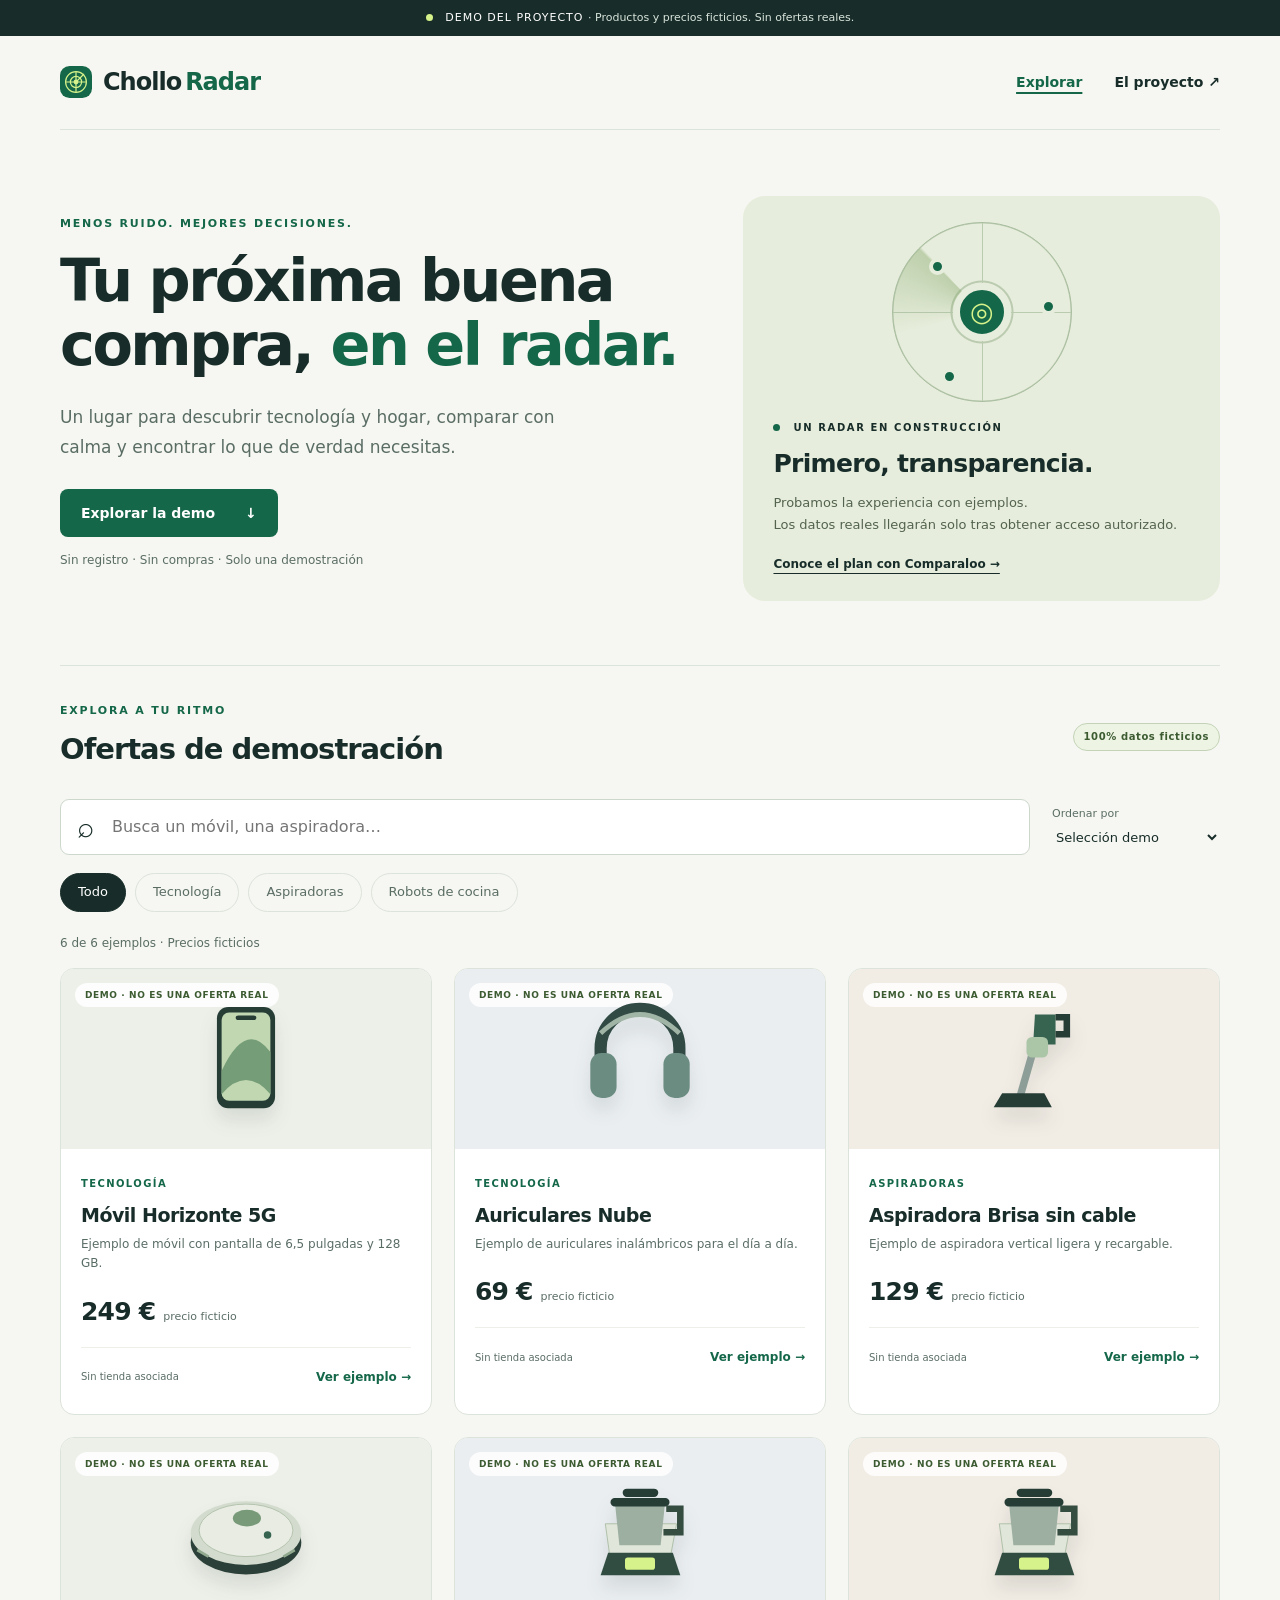
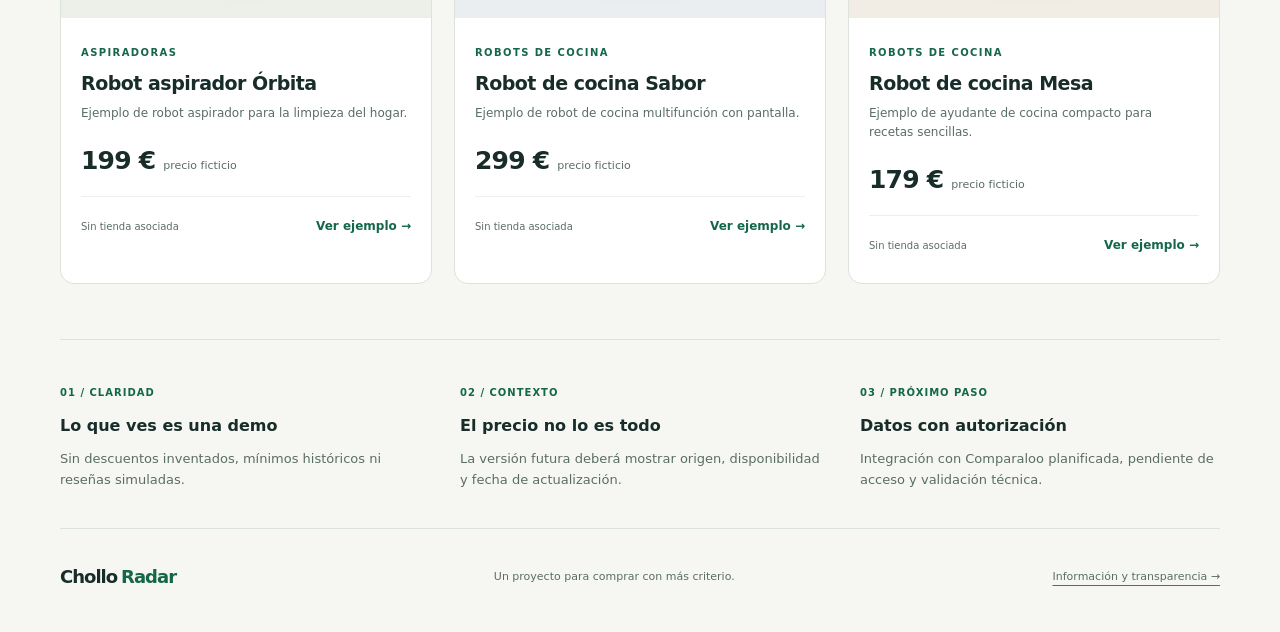
==== index.html @ 659cf6e7 "Build responsive CholloRadar demo with search, filters and transparent integration plan" ====
<!doctype html>
<html lang="es"><head><meta charset="utf-8"><meta name="viewport" content="width=device-width,initial-scale=1"><meta name="description" content="CholloRadar: prototipo para explorar ofertas de tecnología y hogar. Todos los productos y precios son ficticios."><title>CholloRadar · Encuentra tu próxima buena compra</title><link rel="icon" href="assets/radar.svg" type="image/svg+xml"><link rel="stylesheet" href="styles.css"><script src="app.js" defer></script></head>
<body><a class="skip" href="#contenido">Saltar al contenido</a><div class="demo-bar"><span class="dot"></span> DEMO DEL PROYECTO <span>· Productos y precios ficticios. Sin ofertas reales.</span></div>
<header class="wrap"><a class="brand" href="index.html"><img src="assets/radar.svg" width="32" height="32" alt="">Chollo<span>Radar</span></a><nav aria-label="Principal"><a href="index.html" aria-current="page">Explorar</a><a href="proyecto.html">El proyecto <span aria-hidden="true">↗</span></a></nav></header>
<main id="contenido"><section class="hero wrap"><div><p class="eyebrow">MENOS RUIDO. MEJORES DECISIONES.</p><h1>Tu próxima buena<br>compra, <em>en el radar.</em></h1><p class="lead">Un lugar para descubrir tecnología y hogar, comparar con calma y encontrar lo que de verdad necesitas.</p><a class="primary" href="#explorar">Explorar la demo <span aria-hidden="true">↓</span></a><p class="micro">Sin registro · Sin compras · Solo una demostración</p></div><aside class="radar-panel" aria-label="Estado del proyecto"><div class="radar-art" aria-hidden="true"><i></i><b>◎</b><span class="blip b1"></span><span class="blip b2"></span><span class="blip b3"></span></div><div class="radar-caption"><span class="dot"></span> UN RADAR EN CONSTRUCCIÓN</div><h2>Primero, transparencia.</h2><p>Probamos la experiencia con ejemplos.<br>Los datos reales llegarán solo tras obtener acceso autorizado.</p><a href="proyecto.html#comparaloo">Conoce el plan con Comparaloo →</a></aside></section>
<section class="catalog wrap" id="explorar" aria-labelledby="catalog-title"><div class="section-head"><div><p class="eyebrow">EXPLORA A TU RITMO</p><h2 id="catalog-title">Ofertas de demostración</h2></div><span class="pill">100% datos ficticios</span></div>
<div class="toolbar"><label class="search"><span aria-hidden="true">⌕</span><span class="sr-only">Buscar productos</span><input id="search" type="search" placeholder="Busca un móvil, una aspiradora…" autocomplete="off"></label><label class="sort">Ordenar por<select id="sort"><option value="featured">Selección demo</option><option value="price-asc">Precio: menor a mayor</option><option value="price-desc">Precio: mayor a menor</option></select></label></div>
<div class="filters" role="group" aria-label="Filtrar por categoría"><button type="button" data-category="all" aria-pressed="true">Todo</button><button type="button" data-category="tecnologia" aria-pressed="false">Tecnología</button><button type="button" data-category="aspiradoras" aria-pressed="false">Aspiradoras</button><button type="button" data-category="cocina" aria-pressed="false">Robots de cocina</button></div>
<p id="results" class="result-count" role="status" aria-live="polite">Cargando ejemplos…</p><div id="cards" class="grid"></div><div id="empty" class="empty" hidden><h3>No hay ejemplos que coincidan</h3><p>Prueba otra búsqueda o vuelve a ver todas las categorías.</p><button id="reset" class="primary" type="button">Restablecer filtros</button></div><noscript><p>Activa JavaScript para buscar y filtrar los ejemplos. Puedes leer <a href="proyecto.html">la información del proyecto</a> sin JavaScript.</p></noscript>
</section><section class="wrap trust"><div><span>01 / CLARIDAD</span><h3>Lo que ves es una demo</h3><p>Sin descuentos inventados, mínimos históricos ni reseñas simuladas.</p></div><div><span>02 / CONTEXTO</span><h3>El precio no lo es todo</h3><p>La versión futura deberá mostrar origen, disponibilidad y fecha de actualización.</p></div><div><span>03 / PRÓXIMO PASO</span><h3>Datos con autorización</h3><p>Integración con Comparaloo planificada, pendiente de acceso y validación técnica.</p></div></section></main>
<footer class="wrap"><a class="brand" href="index.html">Chollo<span>Radar</span></a><p>Un proyecto para comprar con más criterio.</p><a href="proyecto.html">Información y transparencia →</a></footer>
<dialog id="detail" aria-labelledby="detail-title"><form method="dialog"><button class="close" aria-label="Cerrar detalle">×</button></form><span class="pill">EJEMPLO FICTICIO</span><h2 id="detail-title"></h2><p id="detail-description"></p><p id="detail-price" class="price"></p><div class="notice">Este producto no está a la venta. El precio es inventado para probar la interfaz. No hay tienda, stock verificado ni histórico de precios.</div><a href="proyecto.html#comparaloo">Cómo se incorporarán datos reales →</a></dialog></body></html>
---- styles.css ----
:root{--ink:#182d29;--muted:#5a6d65;--green:#146749;--lime:#d6f28a;--paper:#f6f7f2;--line:#dce3da}*{box-sizing:border-box}html{scroll-behavior:smooth;scroll-padding-top:24px}body{margin:0;color:var(--ink);background:var(--paper);font:16px/1.6 system-ui,-apple-system,BlinkMacSystemFont,"Segoe UI",sans-serif}a{color:inherit;text-underline-offset:5px}button,input,select{font:inherit}button,a,input,select{touch-action:manipulation}button{cursor:pointer}button:focus-visible,a:focus-visible,input:focus-visible,select:focus-visible{outline:3px solid #347bca;outline-offset:4px}.wrap{width:min(1160px,calc(100% - 64px));margin:auto}.demo-bar{padding:9px 20px;text-align:center;font-size:11px;letter-spacing:1px;background:var(--ink);color:#fff}.demo-bar>span:last-child{letter-spacing:0;color:#d9e4dc}.dot{display:inline-block;width:7px;height:7px;border-radius:50%;background:var(--lime);margin-right:8px}header{display:flex;align-items:center;justify-content:space-between;min-height:94px;border-bottom:1px solid var(--line)}.brand{display:flex;align-items:center;gap:4px;font-size:24px;font-weight:800;text-decoration:none;letter-spacing:-1px}.brand img{margin-right:7px}.brand span{color:var(--green)}nav{display:flex;gap:32px;font-size:14px;font-weight:600}nav a{text-decoration:none}nav a[aria-current]{color:var(--green);text-decoration:underline;text-decoration-thickness:2px}.hero{padding:66px 0 64px;display:grid;grid-template-columns:1.3fr 1fr;gap:64px;align-items:center}.eyebrow{font-size:11px;font-weight:750;letter-spacing:1.8px;color:var(--green);margin:0 0 17px}h1{font-size:clamp(38px,4.6vw,62px);line-height:1.09;letter-spacing:-2.5px;margin:0 0 24px;font-weight:750}h1 em{font-style:normal;color:var(--green)}.lead{max-width:530px;color:var(--muted);font-size:17px;line-height:1.8;margin-bottom:26px}.primary{display:inline-flex;align-items:center;gap:30px;background:var(--green);color:white;text-decoration:none;border:0;border-radius:8px;padding:13px 21px;font-weight:600;font-size:14px}.primary:hover{background:#0c5038}.micro{font-size:12px;color:var(--muted);margin-top:14px}.radar-panel{position:relative;background:#e7eddc;border-radius:22px;padding:26px 30px;overflow:hidden}.radar-art{height:180px;width:180px;margin:0 auto 18px;border:1px solid #a9bea0;border-radius:50%;position:relative;background:repeating-radial-gradient(circle,transparent 0 29px,#bbcbb0 30px 31px,transparent 32px 59px)}.radar-art:before,.radar-art:after{content:"";position:absolute;background:#bbcbb0}.radar-art:before{height:1px;width:100%;top:50%}.radar-art:after{width:1px;height:100%;left:50%}.radar-art i{position:absolute;inset:0;border-radius:50%;background:conic-gradient(from 15deg,transparent 0 240deg,#88aa6e70 300deg,transparent 302deg)}.radar-art b{position:absolute;inset:60px;display:grid;place-items:center;background:var(--green);border:7px solid #e7eddc;color:var(--lime);border-radius:50%;font-size:27px;z-index:1}.blip{position:absolute;border:4px solid #e7eddc;background:var(--green);width:17px;height:17px;border-radius:50%}.b1{top:35px;left:36px}.b2{top:75px;right:14px}.b3{bottom:16px;left:48px}.radar-caption{font-size:10px;font-weight:750;letter-spacing:1.6px}.radar-caption .dot{background:var(--green)}.radar-panel h2{font-size:25px;letter-spacing:-.7px;margin:8px 0}.radar-panel p{font-size:13px;color:#53634e;line-height:1.7;margin:0 0 14px}.radar-panel a{font-size:12px;font-weight:700}.catalog{border-top:1px solid var(--line);padding-top:36px}.section-head{display:flex;justify-content:space-between;align-items:center;gap:16px}.section-head h2{font-size:29px;letter-spacing:-1px;margin:0}.section-head .eyebrow{margin-bottom:6px}.pill{display:inline-block;border:1px solid #c4d3b7;background:#edf4e4;color:#3c5b31;border-radius:40px;padding:5px 10px;font-size:10px;letter-spacing:.6px;font-weight:700;white-space:nowrap}.toolbar{display:flex;gap:22px;margin:27px 0 18px;align-items:center}.search{display:flex;align-items:center;gap:12px;background:white;border:1px solid #cdd8cc;border-radius:9px;padding:8px 16px;flex:1}.search>span:first-child{font-size:29px;line-height:1}.search input{border:0;background:transparent;width:100%;padding:6px;color:var(--ink);min-width:0}.sort{font-size:11px;color:var(--muted);display:grid;gap:3px}.sort select{border:0;background:transparent;color:var(--ink);font-size:13px;padding:3px 0;max-width:100%}.filters{display:flex;gap:9px;flex-wrap:wrap}.filters button{border:1px solid var(--line);border-radius:30px;padding:8px 17px;background:transparent;color:var(--muted);font-size:13px}.filters button[aria-pressed=true]{background:var(--ink);border-color:var(--ink);color:white}.result-count{font-size:12px;color:var(--muted);margin:22px 0 15px}.grid{display:grid;grid-template-columns:repeat(3,1fr);gap:22px}.card{background:white;border:1px solid var(--line);border-radius:14px;overflow:hidden;transition:transform .2s,box-shadow .2s}.card:hover{transform:translateY(-3px);box-shadow:0 8px 22px #182d2910}.product-art{height:180px;position:relative;display:grid;place-items:center;background:#edf0e9}.product-art .pill{position:absolute;top:14px;left:14px;background:#ffffffd9;border:0;font-size:9px}.product-art svg{width:150px;height:124px;filter:drop-shadow(0 12px 9px #243b2c1c)}.card:nth-child(3n+2) .product-art{background:#eaeef1}.card:nth-child(3n) .product-art{background:#f1ece4}.card-body{padding:20px}.category{font-size:10px;color:var(--green);text-transform:uppercase;letter-spacing:1.4px;font-weight:700}.card h3{font-size:19px;letter-spacing:-.5px;line-height:1.3;margin:8px 0}.card p{font-size:12px;color:var(--muted);margin:0 0 18px}.price{font-size:25px;font-weight:750;letter-spacing:-.8px}.price small{font-weight:400;letter-spacing:0;font-size:11px;color:var(--muted)}.card-bottom{display:flex;align-items:center;justify-content:space-between;margin-top:15px;padding-top:13px;border-top:1px solid #edf0e8;gap:10px}.card-bottom span{font-size:10px;color:var(--muted)}.card button{border:0;background:none;color:var(--green);font-size:12px;font-weight:700;padding:7px 0}.trust{display:grid;grid-template-columns:repeat(3,1fr);gap:40px;border-top:1px solid var(--line);padding:38px 0;margin-top:55px}.trust span{font-size:10px;letter-spacing:1px;color:var(--green);font-weight:700}.trust h3{font-size:16px;margin:10px 0}.trust p{font-size:13px;color:var(--muted);margin:0}footer{display:flex;justify-content:space-between;align-items:center;gap:25px;border-top:1px solid var(--line);padding:28px 0 35px}footer .brand{font-size:18px}footer p,footer>a:last-child{font-size:11px;color:var(--muted)}dialog{border:1px solid var(--line);border-radius:18px;padding:35px;width:min(520px,calc(100% - 32px));color:var(--ink);box-shadow:0 24px 80px #0003}dialog::backdrop{background:#172b2670}.close{float:right;border:0;background:transparent;font-size:27px;color:var(--ink)}dialog h2{line-height:1.2}dialog>a{font-size:13px}dialog p{color:var(--muted)}.notice{background:#f1f4e9;padding:18px;border-left:3px solid var(--green);font-size:13px;margin:22px 0}.empty{text-align:center;padding:55px 20px;border:1px dashed #bacab6;border-radius:12px}.empty p{color:var(--muted)}[hidden]{display:none!important}.sr-only,.skip:not(:focus){position:absolute;width:1px;height:1px;padding:0;margin:-1px;overflow:hidden;clip:rect(0,0,0,0);white-space:nowrap}.skip:focus{position:fixed;top:10px;left:10px;background:white;z-index:5;padding:10px}.about{max-width:850px;padding:60px 0}.about h1{max-width:730px}.about h2{margin-top:40px;letter-spacing:-.6px}.about p,.about li{color:var(--muted)}.about .lead{max-width:720px}.steps{padding-left:24px}.steps li{padding:8px 0 8px 8px}.about strong{color:var(--ink)}.back{display:inline-block;margin-top:28px;color:var(--green);font-weight:600}@media(max-width:800px){.wrap{width:calc(100% - 40px)}.hero{gap:28px;padding:42px 0;grid-template-columns:1fr 1fr}h1{font-size:42px}.grid{grid-template-columns:repeat(2,1fr)}.radar-panel{padding:24px}.trust{gap:20px}footer{flex-wrap:wrap}footer p{display:none}}@media(max-width:560px){.demo-bar>span:last-child{display:block;font-size:10px}.wrap{width:calc(100% - 32px)}header{min-height:78px}.brand{font-size:21px}.brand img{width:27px;height:27px}nav{gap:18px;font-size:12px}.hero{grid-template-columns:1fr;padding:37px 0;gap:24px}h1{font-size:43px;letter-spacing:-1.8px}.lead{font-size:15px}.radar-panel{padding:23px}.radar-art{float:right;width:115px;height:115px;margin:0 0 10px 12px}.radar-art b{inset:36px;font-size:18px;border-width:4px}.radar-panel h2{font-size:21px}.radar-panel p{font-size:12px}.radar-caption{font-size:8px;letter-spacing:1px}.section-head{align-items:start;flex-direction:column;gap:10px}.section-head h2{font-size:27px}.toolbar{flex-direction:column;align-items:stretch;gap:12px}.sort{display:flex;justify-content:space-between;align-items:center}.grid{grid-template-columns:1fr}.product-art{height:190px}.trust{grid-template-columns:1fr;gap:24px;margin-top:35px}.filters{gap:7px}.filters button{padding:8px 12px;font-size:12px}footer{gap:14px}.about{padding:35px 0}.about h1{font-size:37px}}@media(prefers-reduced-motion:reduce){html{scroll-behavior:auto}.card{transition:none}}
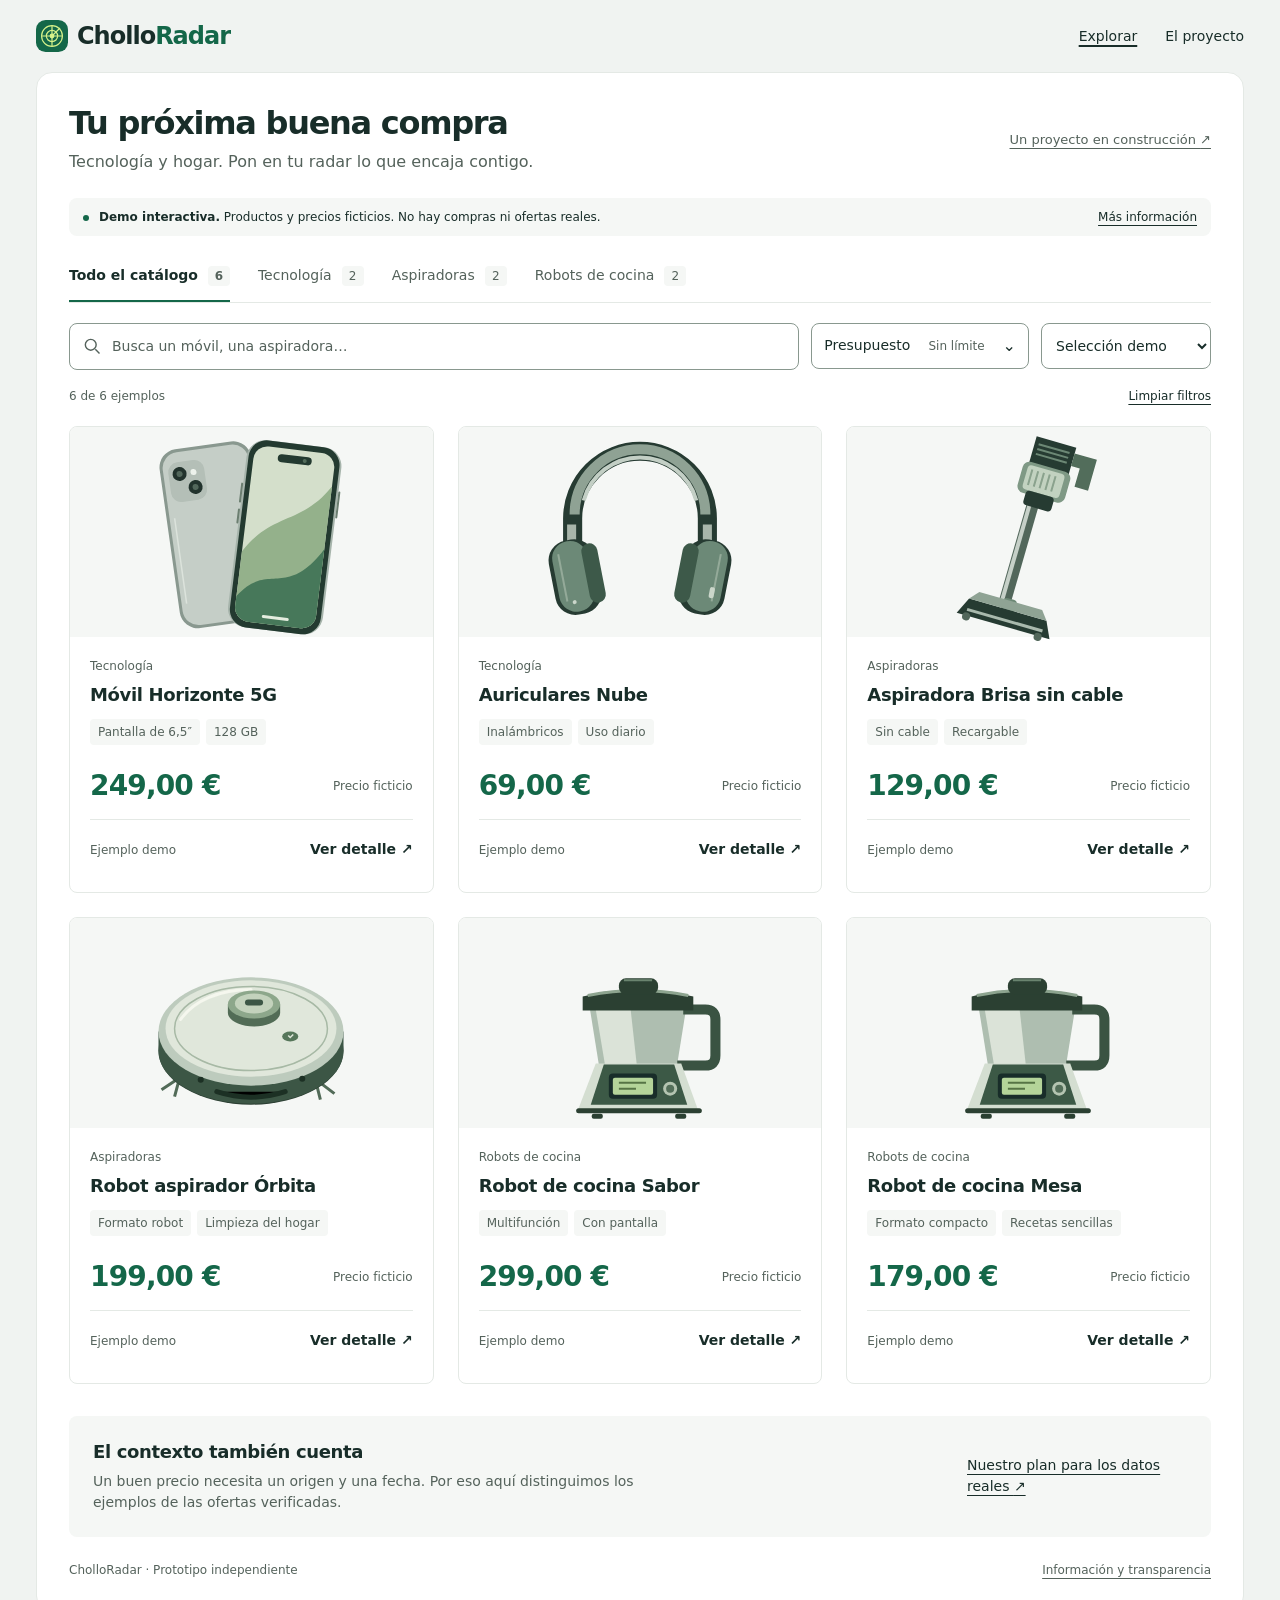
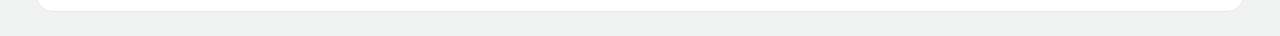
==== commit 38b84af2: "Improve CholloRadar catalogue design, filters and product details" ====
--- a/index.html
+++ b/index.html
@@ -1,12 +1,59 @@
 <!doctype html>
-<html lang="es"><head><meta charset="utf-8"><meta name="viewport" content="width=device-width,initial-scale=1"><meta name="description" content="CholloRadar: prototipo para explorar ofertas de tecnología y hogar. Todos los productos y precios son ficticios."><title>CholloRadar · Encuentra tu próxima buena compra</title><link rel="icon" href="assets/radar.svg" type="image/svg+xml"><link rel="stylesheet" href="styles.css"><script src="app.js" defer></script></head>
-<body><a class="skip" href="#contenido">Saltar al contenido</a><div class="demo-bar"><span class="dot"></span> DEMO DEL PROYECTO <span>· Productos y precios ficticios. Sin ofertas reales.</span></div>
-<header class="wrap"><a class="brand" href="index.html"><img src="assets/radar.svg" width="32" height="32" alt="">Chollo<span>Radar</span></a><nav aria-label="Principal"><a href="index.html" aria-current="page">Explorar</a><a href="proyecto.html">El proyecto <span aria-hidden="true">↗</span></a></nav></header>
-<main id="contenido"><section class="hero wrap"><div><p class="eyebrow">MENOS RUIDO. MEJORES DECISIONES.</p><h1>Tu próxima buena<br>compra, <em>en el radar.</em></h1><p class="lead">Un lugar para descubrir tecnología y hogar, comparar con calma y encontrar lo que de verdad necesitas.</p><a class="primary" href="#explorar">Explorar la demo <span aria-hidden="true">↓</span></a><p class="micro">Sin registro · Sin compras · Solo una demostración</p></div><aside class="radar-panel" aria-label="Estado del proyecto"><div class="radar-art" aria-hidden="true"><i></i><b>◎</b><span class="blip b1"></span><span class="blip b2"></span><span class="blip b3"></span></div><div class="radar-caption"><span class="dot"></span> UN RADAR EN CONSTRUCCIÓN</div><h2>Primero, transparencia.</h2><p>Probamos la experiencia con ejemplos.<br>Los datos reales llegarán solo tras obtener acceso autorizado.</p><a href="proyecto.html#comparaloo">Conoce el plan con Comparaloo →</a></aside></section>
-<section class="catalog wrap" id="explorar" aria-labelledby="catalog-title"><div class="section-head"><div><p class="eyebrow">EXPLORA A TU RITMO</p><h2 id="catalog-title">Ofertas de demostración</h2></div><span class="pill">100% datos ficticios</span></div>
-<div class="toolbar"><label class="search"><span aria-hidden="true">⌕</span><span class="sr-only">Buscar productos</span><input id="search" type="search" placeholder="Busca un móvil, una aspiradora…" autocomplete="off"></label><label class="sort">Ordenar por<select id="sort"><option value="featured">Selección demo</option><option value="price-asc">Precio: menor a mayor</option><option value="price-desc">Precio: mayor a menor</option></select></label></div>
-<div class="filters" role="group" aria-label="Filtrar por categoría"><button type="button" data-category="all" aria-pressed="true">Todo</button><button type="button" data-category="tecnologia" aria-pressed="false">Tecnología</button><button type="button" data-category="aspiradoras" aria-pressed="false">Aspiradoras</button><button type="button" data-category="cocina" aria-pressed="false">Robots de cocina</button></div>
-<p id="results" class="result-count" role="status" aria-live="polite">Cargando ejemplos…</p><div id="cards" class="grid"></div><div id="empty" class="empty" hidden><h3>No hay ejemplos que coincidan</h3><p>Prueba otra búsqueda o vuelve a ver todas las categorías.</p><button id="reset" class="primary" type="button">Restablecer filtros</button></div><noscript><p>Activa JavaScript para buscar y filtrar los ejemplos. Puedes leer <a href="proyecto.html">la información del proyecto</a> sin JavaScript.</p></noscript>
-</section><section class="wrap trust"><div><span>01 / CLARIDAD</span><h3>Lo que ves es una demo</h3><p>Sin descuentos inventados, mínimos históricos ni reseñas simuladas.</p></div><div><span>02 / CONTEXTO</span><h3>El precio no lo es todo</h3><p>La versión futura deberá mostrar origen, disponibilidad y fecha de actualización.</p></div><div><span>03 / PRÓXIMO PASO</span><h3>Datos con autorización</h3><p>Integración con Comparaloo planificada, pendiente de acceso y validación técnica.</p></div></section></main>
-<footer class="wrap"><a class="brand" href="index.html">Chollo<span>Radar</span></a><p>Un proyecto para comprar con más criterio.</p><a href="proyecto.html">Información y transparencia →</a></footer>
-<dialog id="detail" aria-labelledby="detail-title"><form method="dialog"><button class="close" aria-label="Cerrar detalle">×</button></form><span class="pill">EJEMPLO FICTICIO</span><h2 id="detail-title"></h2><p id="detail-description"></p><p id="detail-price" class="price"></p><div class="notice">Este producto no está a la venta. El precio es inventado para probar la interfaz. No hay tienda, stock verificado ni histórico de precios.</div><a href="proyecto.html#comparaloo">Cómo se incorporarán datos reales →</a></dialog></body></html>+<html lang="es">
+<head>
+  <meta charset="utf-8">
+  <meta name="viewport" content="width=device-width,initial-scale=1">
+  <meta name="theme-color" content="#f0f3f1">
+  <meta name="description" content="Explora la demo de CholloRadar: tecnología, aspiradoras y robots de cocina. Busca y filtra por presupuesto. Productos y precios ficticios.">
+  <title>CholloRadar · Tecnología y hogar, en tu radar</title>
+  <link rel="icon" href="assets/radar.svg" type="image/svg+xml">
+  <link rel="stylesheet" href="styles.css">
+  <script src="app.js" defer></script>
+</head>
+<body class="catalog-page">
+  <a class="skip" href="#contenido">Saltar al contenido</a>
+  <header class="app-header">
+    <a class="brand" href="index.html" aria-label="CholloRadar, inicio"><img src="assets/radar.svg" width="32" height="32" alt="">Chollo<span>Radar</span></a>
+    <nav aria-label="Principal"><a href="index.html" aria-current="page">Explorar</a><a href="proyecto.html">El proyecto</a></nav>
+  </header>
+  <div class="workspace">
+    <main id="contenido" class="sheet">
+      <div class="page-heading"><div><h1>Tu próxima buena compra</h1><p>Tecnología y hogar. Pon en tu radar lo que encaja contigo.</p></div><a class="about-link" href="proyecto.html">Un proyecto en construcción <span aria-hidden="true">↗</span></a></div>
+      <div class="demo-notice"><span class="status-dot" aria-hidden="true"></span><p><strong>Demo interactiva.</strong> Productos y precios ficticios. No hay compras ni ofertas reales.</p><a href="proyecto.html">Más información</a></div>
+      <section class="catalog" id="explorar" aria-labelledby="catalog-title">
+        <h2 id="catalog-title" class="sr-only">Explorar productos</h2>
+          <div class="filters" role="group" aria-label="Filtrar por categoría">
+            <button type="button" data-category="all" aria-pressed="true"><span>Todo el catálogo</span><span class="filter-count" aria-label="productos">–</span></button>
+            <button type="button" data-category="tecnologia" aria-pressed="false"><span>Tecnología</span><span class="filter-count" aria-label="productos">–</span></button>
+            <button type="button" data-category="aspiradoras" aria-pressed="false"><span>Aspiradoras</span><span class="filter-count" aria-label="productos">–</span></button>
+            <button type="button" data-category="cocina" aria-pressed="false"><span>Robots de cocina</span><span class="filter-count" aria-label="productos">–</span></button>
+          </div>
+        <div class="toolbar">
+          <label class="search"><svg viewBox="0 0 24 24" width="20" height="20" fill="none" stroke="currentColor" stroke-width="1.7" aria-hidden="true"><circle cx="10.5" cy="10.5" r="6.5"/><path d="m16 16 5 5"/></svg><span class="sr-only">Buscar productos</span><input id="search" type="search" placeholder="Busca un móvil, una aspiradora…" autocomplete="off"></label>
+          <details class="filter-panel">
+            <summary>Presupuesto <span id="budget-summary">Sin límite</span></summary>
+            <div class="filter-content">
+              <label class="budget" for="budget">Presupuesto máximo (€)</label>
+              <input id="budget" type="number" inputmode="decimal" min="0" step="any" placeholder="Sin límite" aria-describedby="budget-note">
+              <p id="budget-note" class="small">Se aplica a los precios ficticios.</p>
+            </div>
+          </details>
+          <label class="sort"><span>Ordenar por</span><select id="sort"><option value="featured">Selección demo</option><option value="price-asc">Precio: menor a mayor</option><option value="price-desc">Precio: mayor a menor</option></select></label>
+        </div>
+        <div class="catalog-heading"><p id="results" class="result-count" role="status" aria-live="polite">Cargando ejemplos…</p><button id="reset" class="reset" type="button">Limpiar filtros</button></div>
+        <div id="cards" class="grid" aria-busy="true"></div>
+        <div id="empty" class="empty" hidden><h3>No encontramos coincidencias</h3><p>Prueba otro nombre, amplía el presupuesto o elimina los filtros.</p><button id="empty-reset" class="primary" type="button">Ver todo el catálogo</button></div>
+        <div id="load-error" class="empty" hidden><h3>No pudimos cargar el catálogo</h3><p>Comprueba tu conexión y vuelve a intentarlo.</p><button id="retry" class="primary" type="button">Volver a intentar</button></div>
+        <noscript><p>Activa JavaScript para explorar el catálogo. Puedes consultar <a href="proyecto.html">la información del proyecto</a> sin JavaScript.</p></noscript>
+      </section>
+      <section class="transparency" aria-labelledby="transparency-title"><div><h2 id="transparency-title">El contexto también cuenta</h2><p>Un buen precio necesita un origen y una fecha. Por eso aquí distinguimos los ejemplos de las ofertas verificadas.</p></div><a href="proyecto.html#comparaloo">Nuestro plan para los datos reales <span aria-hidden="true">↗</span></a></section>
+      <footer><span>CholloRadar · Prototipo independiente</span><a href="proyecto.html">Información y transparencia</a></footer>
+    </main>
+  </div>
+  <dialog id="detail" aria-labelledby="detail-title" aria-describedby="detail-description">
+    <form method="dialog"><button class="close" aria-label="Cerrar detalle" autofocus>×</button></form>
+    <div id="detail-art" class="detail-art" aria-hidden="true"></div>
+    <div class="detail-content"><span class="demo-label">Producto de demostración</span><h2 id="detail-title"></h2><p id="detail-description"></p><p id="detail-price" class="price"></p><dl class="product-facts"><div><dt>Comercio</dt><dd>Sin tienda asociada</dd></div><div><dt>Disponibilidad</dt><dd>No verificada</dd></div></dl><div class="notice">Este producto no está a la venta. El precio es ficticio y no hay stock ni histórico de precios.</div><a href="proyecto.html#comparaloo">Cómo incorporaremos datos reales</a></div>
+  </dialog>
+</body>
+</html>
--- a/styles.css
+++ b/styles.css
@@ -1 +1,164 @@
-:root{--ink:#182d29;--muted:#5a6d65;--green:#146749;--lime:#d6f28a;--paper:#f6f7f2;--line:#dce3da}*{box-sizing:border-box}html{scroll-behavior:smooth;scroll-padding-top:24px}body{margin:0;color:var(--ink);background:var(--paper);font:16px/1.6 system-ui,-apple-system,BlinkMacSystemFont,"Segoe UI",sans-serif}a{color:inherit;text-underline-offset:5px}button,input,select{font:inherit}button,a,input,select{touch-action:manipulation}button{cursor:pointer}button:focus-visible,a:focus-visible,input:focus-visible,select:focus-visible{outline:3px solid #347bca;outline-offset:4px}.wrap{width:min(1160px,calc(100% - 64px));margin:auto}.demo-bar{padding:9px 20px;text-align:center;font-size:11px;letter-spacing:1px;background:var(--ink);color:#fff}.demo-bar>span:last-child{letter-spacing:0;color:#d9e4dc}.dot{display:inline-block;width:7px;height:7px;border-radius:50%;background:var(--lime);margin-right:8px}header{display:flex;align-items:center;justify-content:space-between;min-height:94px;border-bottom:1px solid var(--line)}.brand{display:flex;align-items:center;gap:4px;font-size:24px;font-weight:800;text-decoration:none;letter-spacing:-1px}.brand img{margin-right:7px}.brand span{color:var(--green)}nav{display:flex;gap:32px;font-size:14px;font-weight:600}nav a{text-decoration:none}nav a[aria-current]{color:var(--green);text-decoration:underline;text-decoration-thickness:2px}.hero{padding:66px 0 64px;display:grid;grid-template-columns:1.3fr 1fr;gap:64px;align-items:center}.eyebrow{font-size:11px;font-weight:750;letter-spacing:1.8px;color:var(--green);margin:0 0 17px}h1{font-size:clamp(38px,4.6vw,62px);line-height:1.09;letter-spacing:-2.5px;margin:0 0 24px;font-weight:750}h1 em{font-style:normal;color:var(--green)}.lead{max-width:530px;color:var(--muted);font-size:17px;line-height:1.8;margin-bottom:26px}.primary{display:inline-flex;align-items:center;gap:30px;background:var(--green);color:white;text-decoration:none;border:0;border-radius:8px;padding:13px 21px;font-weight:600;font-size:14px}.primary:hover{background:#0c5038}.micro{font-size:12px;color:var(--muted);margin-top:14px}.radar-panel{position:relative;background:#e7eddc;border-radius:22px;padding:26px 30px;overflow:hidden}.radar-art{height:180px;width:180px;margin:0 auto 18px;border:1px solid #a9bea0;border-radius:50%;position:relative;background:repeating-radial-gradient(circle,transparent 0 29px,#bbcbb0 30px 31px,transparent 32px 59px)}.radar-art:before,.radar-art:after{content:"";position:absolute;background:#bbcbb0}.radar-art:before{height:1px;width:100%;top:50%}.radar-art:after{width:1px;height:100%;left:50%}.radar-art i{position:absolute;inset:0;border-radius:50%;background:conic-gradient(from 15deg,transparent 0 240deg,#88aa6e70 300deg,transparent 302deg)}.radar-art b{position:absolute;inset:60px;display:grid;place-items:center;background:var(--green);border:7px solid #e7eddc;color:var(--lime);border-radius:50%;font-size:27px;z-index:1}.blip{position:absolute;border:4px solid #e7eddc;background:var(--green);width:17px;height:17px;border-radius:50%}.b1{top:35px;left:36px}.b2{top:75px;right:14px}.b3{bottom:16px;left:48px}.radar-caption{font-size:10px;font-weight:750;letter-spacing:1.6px}.radar-caption .dot{background:var(--green)}.radar-panel h2{font-size:25px;letter-spacing:-.7px;margin:8px 0}.radar-panel p{font-size:13px;color:#53634e;line-height:1.7;margin:0 0 14px}.radar-panel a{font-size:12px;font-weight:700}.catalog{border-top:1px solid var(--line);padding-top:36px}.section-head{display:flex;justify-content:space-between;align-items:center;gap:16px}.section-head h2{font-size:29px;letter-spacing:-1px;margin:0}.section-head .eyebrow{margin-bottom:6px}.pill{display:inline-block;border:1px solid #c4d3b7;background:#edf4e4;color:#3c5b31;border-radius:40px;padding:5px 10px;font-size:10px;letter-spacing:.6px;font-weight:700;white-space:nowrap}.toolbar{display:flex;gap:22px;margin:27px 0 18px;align-items:center}.search{display:flex;align-items:center;gap:12px;background:white;border:1px solid #cdd8cc;border-radius:9px;padding:8px 16px;flex:1}.search>span:first-child{font-size:29px;line-height:1}.search input{border:0;background:transparent;width:100%;padding:6px;color:var(--ink);min-width:0}.sort{font-size:11px;color:var(--muted);display:grid;gap:3px}.sort select{border:0;background:transparent;color:var(--ink);font-size:13px;padding:3px 0;max-width:100%}.filters{display:flex;gap:9px;flex-wrap:wrap}.filters button{border:1px solid var(--line);border-radius:30px;padding:8px 17px;background:transparent;color:var(--muted);font-size:13px}.filters button[aria-pressed=true]{background:var(--ink);border-color:var(--ink);color:white}.result-count{font-size:12px;color:var(--muted);margin:22px 0 15px}.grid{display:grid;grid-template-columns:repeat(3,1fr);gap:22px}.card{background:white;border:1px solid var(--line);border-radius:14px;overflow:hidden;transition:transform .2s,box-shadow .2s}.card:hover{transform:translateY(-3px);box-shadow:0 8px 22px #182d2910}.product-art{height:180px;position:relative;display:grid;place-items:center;background:#edf0e9}.product-art .pill{position:absolute;top:14px;left:14px;background:#ffffffd9;border:0;font-size:9px}.product-art svg{width:150px;height:124px;filter:drop-shadow(0 12px 9px #243b2c1c)}.card:nth-child(3n+2) .product-art{background:#eaeef1}.card:nth-child(3n) .product-art{background:#f1ece4}.card-body{padding:20px}.category{font-size:10px;color:var(--green);text-transform:uppercase;letter-spacing:1.4px;font-weight:700}.card h3{font-size:19px;letter-spacing:-.5px;line-height:1.3;margin:8px 0}.card p{font-size:12px;color:var(--muted);margin:0 0 18px}.price{font-size:25px;font-weight:750;letter-spacing:-.8px}.price small{font-weight:400;letter-spacing:0;font-size:11px;color:var(--muted)}.card-bottom{display:flex;align-items:center;justify-content:space-between;margin-top:15px;padding-top:13px;border-top:1px solid #edf0e8;gap:10px}.card-bottom span{font-size:10px;color:var(--muted)}.card button{border:0;background:none;color:var(--green);font-size:12px;font-weight:700;padding:7px 0}.trust{display:grid;grid-template-columns:repeat(3,1fr);gap:40px;border-top:1px solid var(--line);padding:38px 0;margin-top:55px}.trust span{font-size:10px;letter-spacing:1px;color:var(--green);font-weight:700}.trust h3{font-size:16px;margin:10px 0}.trust p{font-size:13px;color:var(--muted);margin:0}footer{display:flex;justify-content:space-between;align-items:center;gap:25px;border-top:1px solid var(--line);padding:28px 0 35px}footer .brand{font-size:18px}footer p,footer>a:last-child{font-size:11px;color:var(--muted)}dialog{border:1px solid var(--line);border-radius:18px;padding:35px;width:min(520px,calc(100% - 32px));color:var(--ink);box-shadow:0 24px 80px #0003}dialog::backdrop{background:#172b2670}.close{float:right;border:0;background:transparent;font-size:27px;color:var(--ink)}dialog h2{line-height:1.2}dialog>a{font-size:13px}dialog p{color:var(--muted)}.notice{background:#f1f4e9;padding:18px;border-left:3px solid var(--green);font-size:13px;margin:22px 0}.empty{text-align:center;padding:55px 20px;border:1px dashed #bacab6;border-radius:12px}.empty p{color:var(--muted)}[hidden]{display:none!important}.sr-only,.skip:not(:focus){position:absolute;width:1px;height:1px;padding:0;margin:-1px;overflow:hidden;clip:rect(0,0,0,0);white-space:nowrap}.skip:focus{position:fixed;top:10px;left:10px;background:white;z-index:5;padding:10px}.about{max-width:850px;padding:60px 0}.about h1{max-width:730px}.about h2{margin-top:40px;letter-spacing:-.6px}.about p,.about li{color:var(--muted)}.about .lead{max-width:720px}.steps{padding-left:24px}.steps li{padding:8px 0 8px 8px}.about strong{color:var(--ink)}.back{display:inline-block;margin-top:28px;color:var(--green);font-weight:600}@media(max-width:800px){.wrap{width:calc(100% - 40px)}.hero{gap:28px;padding:42px 0;grid-template-columns:1fr 1fr}h1{font-size:42px}.grid{grid-template-columns:repeat(2,1fr)}.radar-panel{padding:24px}.trust{gap:20px}footer{flex-wrap:wrap}footer p{display:none}}@media(max-width:560px){.demo-bar>span:last-child{display:block;font-size:10px}.wrap{width:calc(100% - 32px)}header{min-height:78px}.brand{font-size:21px}.brand img{width:27px;height:27px}nav{gap:18px;font-size:12px}.hero{grid-template-columns:1fr;padding:37px 0;gap:24px}h1{font-size:43px;letter-spacing:-1.8px}.lead{font-size:15px}.radar-panel{padding:23px}.radar-art{float:right;width:115px;height:115px;margin:0 0 10px 12px}.radar-art b{inset:36px;font-size:18px;border-width:4px}.radar-panel h2{font-size:21px}.radar-panel p{font-size:12px}.radar-caption{font-size:8px;letter-spacing:1px}.section-head{align-items:start;flex-direction:column;gap:10px}.section-head h2{font-size:27px}.toolbar{flex-direction:column;align-items:stretch;gap:12px}.sort{display:flex;justify-content:space-between;align-items:center}.grid{grid-template-columns:1fr}.product-art{height:190px}.trust{grid-template-columns:1fr;gap:24px;margin-top:35px}.filters{gap:7px}.filters button{padding:8px 12px;font-size:12px}footer{gap:14px}.about{padding:35px 0}.about h1{font-size:37px}}@media(prefers-reduced-motion:reduce){html{scroll-behavior:auto}.card{transition:none}}+:root {
+  --ground:#f0f3f1; --surface:#fff; --raised:#f5f7f5; --active:#e5ece7;
+  --border:#e4e9e5; --control:#89988f; --ink:#182d29; --muted:#54625b;
+  --green:#146749; --gap:24px; --radius:8px;
+  --font:system-ui,-apple-system,BlinkMacSystemFont,"Segoe UI",sans-serif;
+}
+*{box-sizing:border-box}
+html{scroll-padding-top:20px}
+body{margin:0;background:var(--ground);color:var(--ink);font:14px/1.5 var(--font)}
+a{color:inherit;text-underline-offset:4px}
+button,input,select{font:inherit;color:inherit}
+button,a,input,select,summary{touch-action:manipulation}
+button,summary{cursor:pointer}
+:is(button,a,input,select,summary):focus-visible{outline:3px solid var(--green);outline-offset:4px}
+button:disabled{cursor:not-allowed;color:var(--muted)}
+button{transition:transform 160ms ease-out}
+button:active{transform:translateY(1px)}
+input::placeholder{color:var(--muted);opacity:1}
+h1,h2,h3,p{margin-top:0}
+h1{font-size:32px;line-height:1.15;letter-spacing:-.04em;margin-bottom:8px}
+h2{font-size:20px;line-height:1.3;letter-spacing:-.02em}
+h3{font-size:18px;line-height:1.35;letter-spacing:-.02em}
+.app-header,.workspace{width:min(1208px,calc(100% - 64px));margin:auto}
+.app-header{height:72px;display:flex;align-items:center;justify-content:space-between;gap:20px}
+.brand{display:inline-flex;align-items:center;color:var(--ink);text-decoration:none;font-size:24px;font-weight:750;letter-spacing:-1px;white-space:nowrap}
+.brand img{margin-right:9px}
+.brand span{color:var(--green)}
+nav{display:flex;gap:28px;align-items:center}
+nav a{display:inline-flex;align-items:center;min-height:44px;text-decoration:none}
+nav a[aria-current]{text-decoration:underline;text-decoration-thickness:2px}
+nav a:hover{text-decoration:underline}
+.workspace{padding-bottom:24px}
+.sheet{background:var(--surface);border-radius:16px;border:1px solid var(--border);padding:32px}
+.page-heading{display:flex;align-items:center;justify-content:space-between;gap:24px}
+.page-heading p{color:var(--muted);font-size:16px;margin-bottom:0}
+.about-link{font-size:13px;color:var(--muted);flex:none}
+.demo-notice{display:flex;align-items:baseline;gap:10px;background:var(--raised);border-radius:var(--radius);padding:10px 14px;margin:24px 0 16px;font-size:12px}
+.demo-notice p{flex:1;margin:0}
+.demo-notice a{flex:none}
+.status-dot{width:6px;height:6px;border-radius:50%;background:var(--green);flex:none}
+/* Inner width at 1440: 1208 - 2 border - 64 padding = 1142px.
+   3 x 364.666px products + 2 x 24px gutters = 1142px. */
+.filters{display:flex;gap:28px;align-items:center;border-bottom:1px solid var(--border);margin-bottom:20px;overflow-x:auto;scrollbar-width:thin}
+.filters button{flex:none;display:flex;align-items:center;gap:10px;background:transparent;border:0;border-bottom:2px solid transparent;min-height:50px;padding:8px 0;color:var(--muted)}
+.filters button[aria-pressed=true]{border-bottom-color:var(--green);color:var(--ink);font-weight:650}
+.filters button:hover{color:var(--ink)}
+.filters button:focus-visible{outline-offset:-3px}
+.filter-count{font-size:12px;color:var(--muted);font-variant-numeric:tabular-nums;background:var(--raised);border-radius:4px;min-width:22px;text-align:center;padding:1px 5px}
+.toolbar{display:flex;align-items:start;gap:12px}
+.search{display:flex;align-items:center;gap:10px;border:1px solid var(--control);border-radius:var(--radius);padding:0 12px;flex:1;min-width:0;min-height:46px}
+.search svg{color:var(--muted);flex:none}
+.search input{width:100%;min-width:0;padding:12px 0;background:transparent;border:0}
+.filter-panel{position:relative;flex:none}
+.filter-panel summary{border:1px solid var(--control);border-radius:var(--radius);padding:6px 12px;min-height:46px;min-width:160px;list-style:none;display:flex;align-items:center;justify-content:space-between;gap:18px}
+.filter-panel summary::after{content:"⌄";font-size:16px}
+.filter-panel summary span{color:var(--muted);font-size:12px}
+.filter-content{position:absolute;top:54px;right:0;z-index:3;width:260px;padding:20px;border:1px solid var(--control);border-radius:var(--radius);background:var(--surface);box-shadow:0 12px 28px #182d291a} /* taste-skill-ignore: a floating budget popover, not a resting panel */
+.budget{display:block;margin-bottom:8px;font-weight:600}
+#budget{width:100%;min-height:44px;padding:10px 12px;background:var(--surface);border:1px solid var(--control);border-radius:var(--radius)}
+.small{font-size:12px;color:var(--muted);margin:8px 0 0}
+.sort{display:flex;align-items:center;gap:8px;min-width:0}
+.sort>span{position:absolute;clip-path:inset(50%);width:1px;height:1px;overflow:hidden}
+.sort select{background:var(--surface);border:1px solid var(--control);border-radius:var(--radius);padding:0 10px;min-height:46px;width:170px;max-width:100%}
+.catalog-heading{display:flex;align-items:center;justify-content:space-between;gap:16px;margin:8px 0 12px;min-height:36px}
+.result-count{color:var(--muted);font-size:12px;margin:0;font-variant-numeric:tabular-nums}
+.reset{background:transparent;border:0;padding:8px 0;font-size:12px;min-height:36px;text-decoration:underline;text-underline-offset:4px}
+.grid{display:grid;grid-template-columns:repeat(3,minmax(0,1fr));gap:var(--gap)}
+.card{border:1px solid var(--border);border-radius:var(--radius);overflow:hidden;display:flex;flex-direction:column;min-width:0}
+.product-art{height:210px;background:var(--raised);display:grid;place-items:center;position:relative}
+.product-art img{width:100%;height:100%;object-fit:contain;transition:transform 240ms ease-out}
+.card:hover .product-art img{transform:translateY(-4px)}
+.card-body{padding:20px;display:flex;flex-direction:column;flex:1}
+.category{font-size:12px;color:var(--muted)}
+.card h3{font-size:18px;line-height:1.35;margin:8px 0 12px}
+.features{display:flex;flex-wrap:wrap;gap:6px;list-style:none;padding:0;margin:0 0 24px}
+.features li{font-size:12px;color:var(--muted);background:var(--raised);padding:4px 8px;border-radius:4px}
+.card-pricing{display:flex;align-items:center;justify-content:space-between;gap:8px;margin-top:auto}
+.price{font-size:28px;font-weight:700;color:var(--green);line-height:1.2;letter-spacing:-.03em;font-variant-numeric:tabular-nums}
+.price-caption,.demo-label{font-size:12px;color:var(--muted)}
+.card-bottom{display:flex;align-items:center;justify-content:space-between;gap:12px;margin-top:16px;padding-top:8px;border-top:1px solid var(--border)}
+.card-bottom>span{font-size:12px;color:var(--muted)}
+.card button{border:0;border-radius:4px;background:transparent;min-height:44px;padding:8px 0 8px 12px;font-weight:600;white-space:nowrap}
+.card button:hover{text-decoration:underline;text-underline-offset:4px}
+.transparency{display:flex;justify-content:space-between;align-items:center;gap:32px;margin-top:32px;padding:24px;background:var(--raised);border-radius:var(--radius)}
+.transparency h2{font-size:18px;margin-bottom:8px}
+.transparency p{color:var(--muted);max-width:600px;margin:0}
+.transparency>a{flex:none;max-width:220px}
+footer{display:flex;justify-content:space-between;gap:20px;padding-top:24px;font-size:12px;color:var(--muted)}
+.primary{display:inline-flex;justify-content:center;align-items:center;min-height:44px;padding:12px 18px;border:0;border-radius:var(--radius);background:var(--ink);color:var(--surface);text-decoration:none;font-weight:600}
+.primary:hover{background:var(--green)}
+.empty{padding:32px;background:var(--raised);border-radius:var(--radius)}
+.empty p{color:var(--muted)}
+dialog{padding:0;border:0;border-radius:16px;width:min(520px,calc(100% - 32px));max-height:calc(100dvh - 32px);overflow:auto;background:var(--surface);color:var(--ink)}
+dialog::backdrop{background:#182d297a}
+.close{position:absolute;right:12px;top:12px;z-index:1;width:44px;height:44px;border:0;border-radius:var(--radius);background:var(--surface);font-size:28px;line-height:1}
+.detail-art{display:grid;place-items:center;background:var(--raised);height:210px}
+.detail-art img{width:100%;height:100%;object-fit:contain}
+.detail-content{padding:28px}
+.detail-content h2{font-size:24px;margin:8px 0 12px}
+.detail-content>p{color:var(--muted)}
+.detail-content .price{color:var(--green)}
+.detail-content .price small{display:block;font-size:12px;color:var(--muted);font-weight:400;letter-spacing:0;margin-top:6px}
+.detail-features{margin-top:16px}
+.product-facts{margin:24px 0;font-size:13px}
+.product-facts>div{display:flex;justify-content:space-between;gap:16px;margin:8px 0}
+.product-facts dt{color:var(--muted)}
+.product-facts dd{margin:0}
+.notice{padding:16px;margin:24px 0;background:var(--raised);border-radius:var(--radius)}
+[hidden]{display:none!important}
+.sr-only,.skip:not(:focus){position:absolute;width:1px;height:1px;padding:0;margin:-1px;overflow:hidden;clip-path:inset(50%);white-space:nowrap}
+.skip:focus{position:fixed;top:8px;left:8px;padding:12px;background:var(--surface);z-index:10}
+.wrap{width:min(1208px,calc(100% - 64px));margin:auto}
+body:not(.catalog-page) header{display:flex;align-items:center;justify-content:space-between;gap:20px;min-height:72px}
+.demo-bar{padding:10px 20px;background:var(--surface);text-align:center;font-size:12px}
+.about{padding:40px;background:var(--surface);border-radius:16px;max-width:900px}
+.about h1{max-width:700px}
+.about h2{margin:36px 0 12px;font-size:22px}
+.about p,.about li{max-width:760px;font-size:16px}
+.about .lead{color:var(--muted)}
+.about .notice{font-size:14px}
+.steps{padding-left:24px}
+.steps li{padding:8px 0 8px 8px}
+.back{display:inline-block;padding:12px 0;margin-top:8px}
+body:not(.catalog-page) footer{padding-bottom:24px;align-items:center}
+@media(max-width:1000px){
+ .sheet{padding:24px}.about-link{display:none}
+ .grid{grid-template-columns:repeat(2,minmax(0,1fr))}
+ .toolbar{flex-wrap:wrap}.search{flex-basis:100%}
+ .filter-panel{flex:1}.filter-panel summary{min-width:0}
+ .sort select{width:210px}
+ .transparency{align-items:start;flex-direction:column;gap:16px}.transparency>a{max-width:none}
+}
+@media(max-width:600px){
+ .app-header,.workspace,.wrap{width:calc(100% - 32px)}
+ .app-header{height:64px}.brand{font-size:21px}.brand img{width:28px;height:28px}
+ nav{gap:16px;font-size:13px}
+ .workspace{width:100%}
+ .sheet{padding:20px 16px;border:0;border-radius:16px 16px 0 0}
+ h1{font-size:24px}.page-heading p{font-size:14px}
+ .demo-notice{margin:16px 0 8px;padding:10px 12px;gap:8px;align-items:start}
+ .demo-notice a{display:none}
+ .filters{gap:20px;margin-bottom:16px}
+ .filters button{font-size:13px;min-height:48px}
+ .toolbar{gap:8px}.search{min-height:44px}.search input{padding:10px 0}
+ .filter-panel summary{min-height:44px;padding:8px 10px;gap:8px;font-size:12px}
+ .filter-panel summary span{display:none}
+ .filter-panel.has-budget summary span{display:inline}
+ .filter-content{left:0;right:auto;width:240px}
+ .sort{flex:1}.sort select{width:100%;font-size:12px;min-height:44px}
+ .catalog-heading{margin:4px 0 8px}
+ .reset{min-height:44px}
+ .grid{grid-template-columns:minmax(0,1fr);gap:20px}
+ .product-art{height:200px}
+ .card-body{padding:20px}
+ .card h3{font-size:20px}
+ .transparency{margin-top:24px;padding:20px}
+ footer{flex-direction:column;gap:8px}
+ .about{padding:24px 20px}.about h1{font-size:28px}.about h2{font-size:20px}
+ .about p,.about li{font-size:15px}
+ .demo-bar>span:last-child{display:block}
+}
+@media(prefers-reduced-motion:reduce){
+ *,*::before,*::after{transition:none!important;animation:none!important;scroll-behavior:auto!important}
+}
